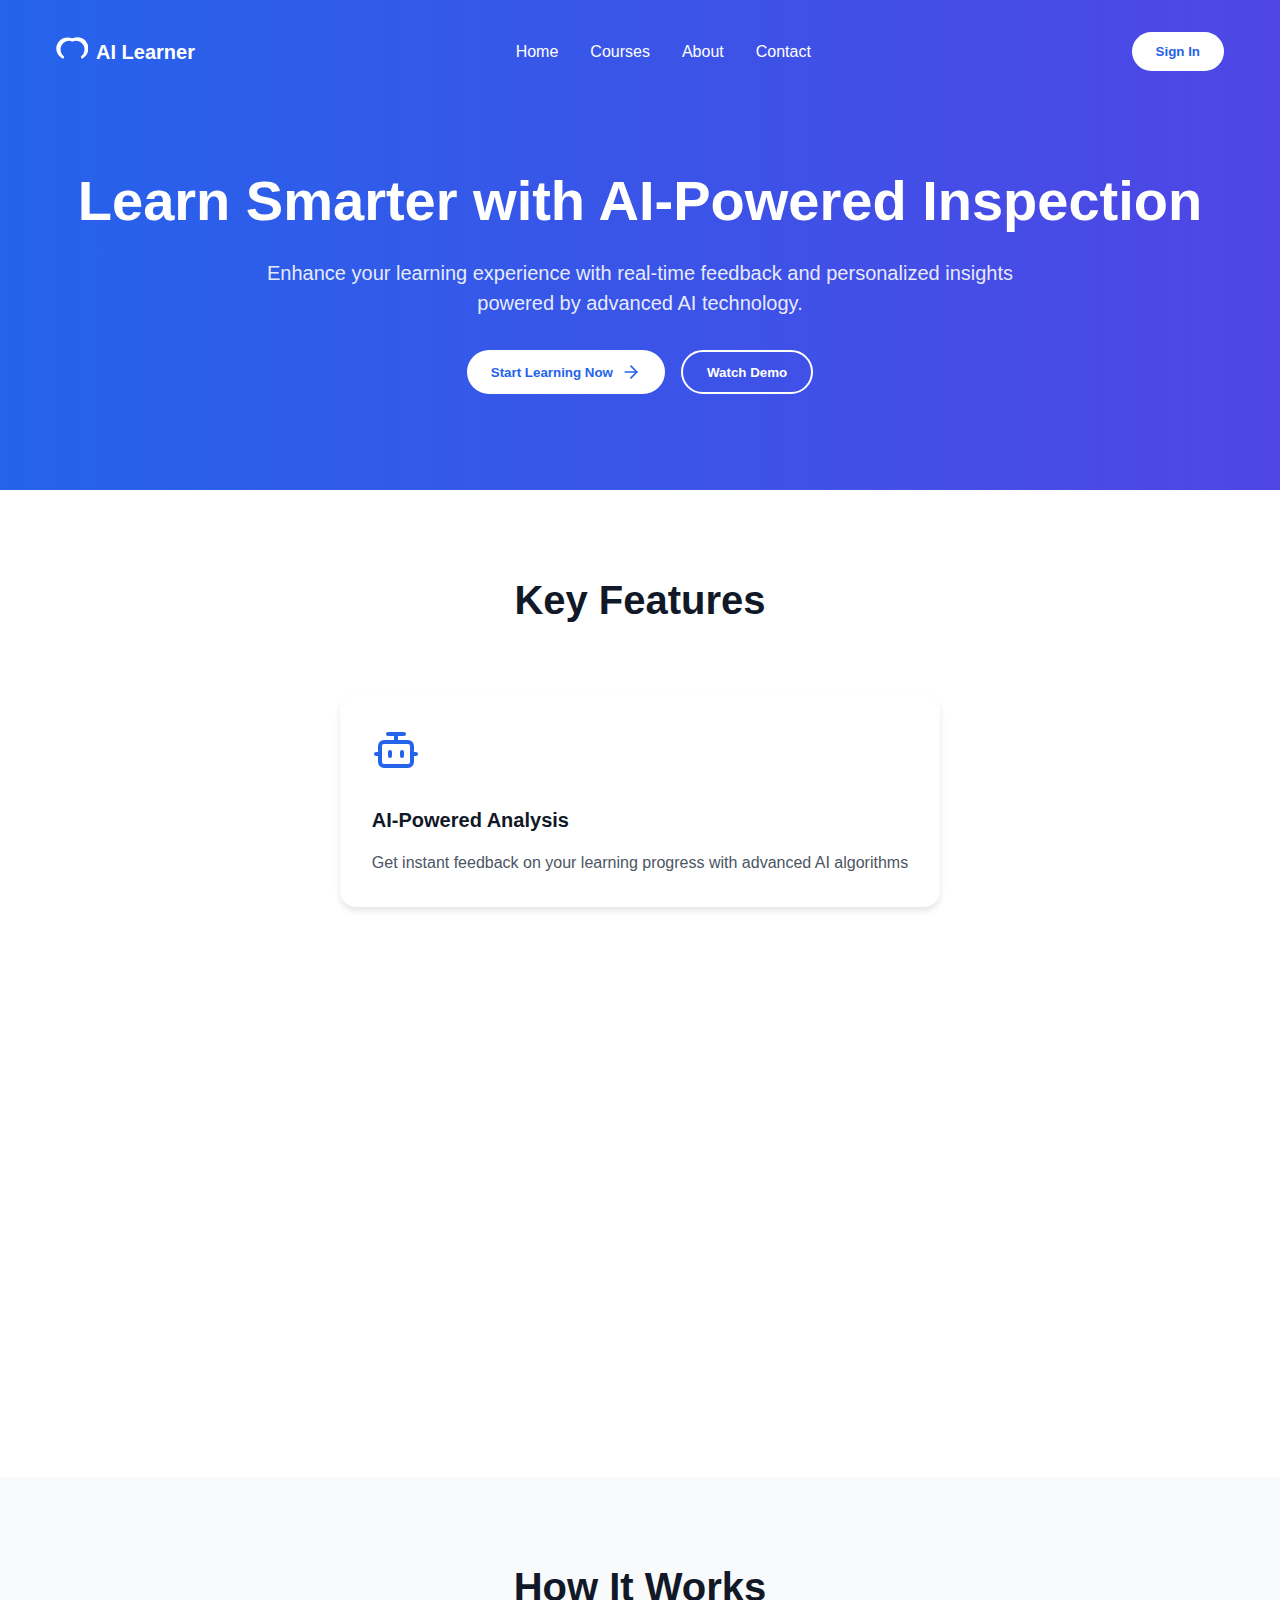
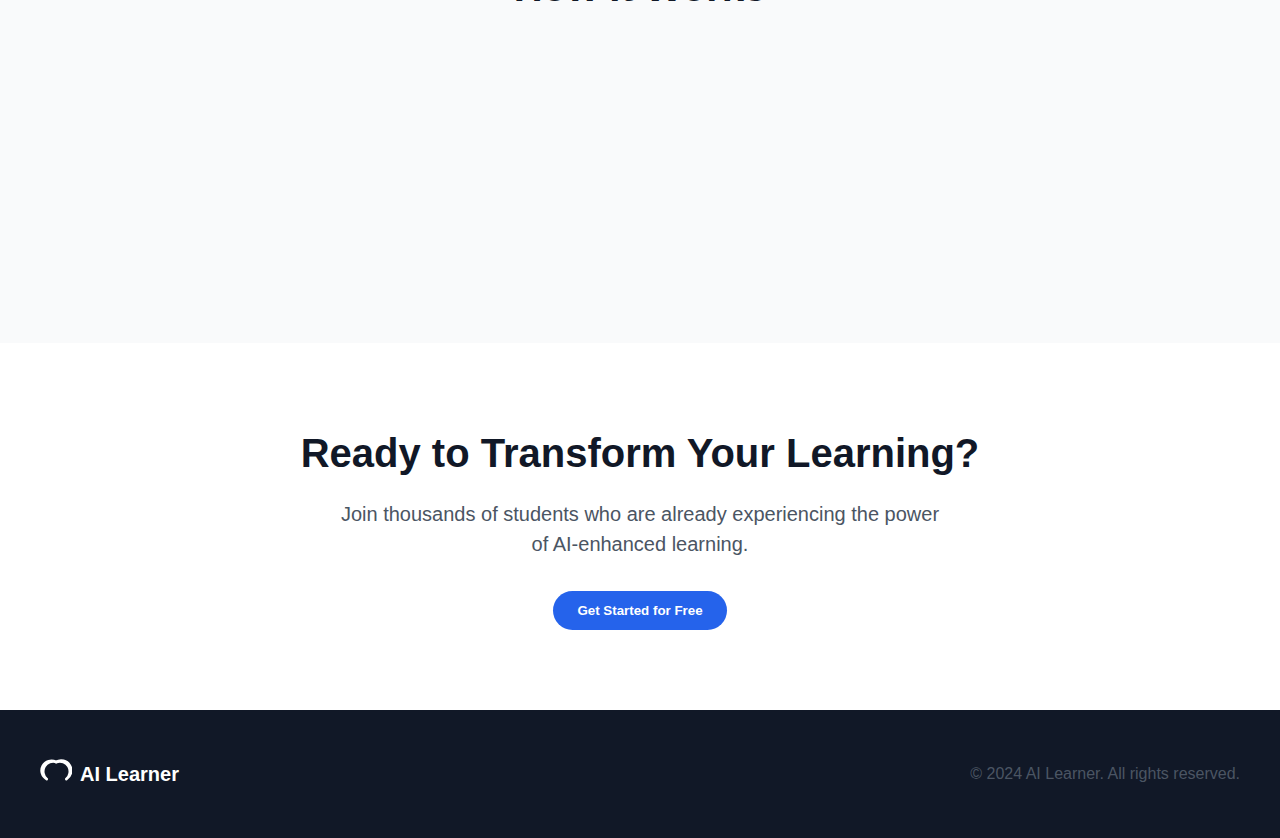
==== index.html @ ac59db2d "Add initial HTML structure and JavaScript functionality for login, contact, and about pages" ====
<!DOCTYPE html>
<html lang="en">
<head>
    <meta charset="UTF-8">
    <meta name="viewport" content="width=device-width, initial-scale=1.0">
    <title>AI Learner - Smart Learning Platform</title>
    <link rel="stylesheet" href="style.css">
</head>
<body>
    <div class="loader-wrapper">
        <div class="loader"></div>
    </div>
    
    <div class="min-h-screen">
        <!-- Hero Section -->
        <header class="hero">
            <nav>
                <div class="logo">
                    <svg xmlns="http://www.w3.org/2000/svg" width="32" height="32" viewBox="0 0 24 24" fill="none" stroke="currentColor" stroke-width="2" stroke-linecap="round" stroke-linejoin="round"><path d="M12 3c.132  0 .263 0 .393 0a7.5 7.5 0 0 0-7.383 12.764A6 6 0 0 1 12 3"/><path d="M12 3c.132 0 .263 0 .393 0a7.5 7.5 0 0 1 7.383 12.764A6 6 0 0 0 12 3"/></svg>
                    <span>AI Learner</span>
                </div>
                <div class="nav-links" id="navLinks">
                    <a href="/index.html">Home</a>
                    <a href="/pages/courses.html">Courses</a>
                    <a href="/pages/about.html">About</a>
                    <a href="/pages/contact.html">Contact</a>
                </div>
                <a href="/login/index.html">
                    <button class="btn btn-white">Sign In</button>
                </a>
                <button class="menu-toggle" id="menuToggle">☰</button>
            </nav>
            
            <div class="hero-content">
                <h1>Learn Smarter with AI-Powered Inspection</h1>
                <p>Enhance your learning experience with real-time feedback and personalized insights powered by advanced AI technology.</p>
                <div class="hero-buttons">
                    <a href="/login/index.html">
                    <button class="btn btn-white">
                        Start Learning Now
                        <svg xmlns="http://www.w3.org/2000/svg" width="20" height="20" viewBox="0 0 24 24" fill="none" stroke="currentColor" stroke-width="2" stroke-linecap="round" stroke-linejoin="round"><path d="M5 12h14"/><path d="m12 5 7 7-7 7"/></svg>
                    </button>
                </a>
                    <button class="btn btn-outline">Watch Demo</button>
                </div>
            </div>
        </header>

        <!-- Features Section -->
        <section id="features" class="features">
            <h2>Key Features</h2>
            <div class="feature-cards">
                <div class="feature-card">
                    <svg xmlns="http://www.w3.org/2000/svg" width="48" height="48" viewBox="0 0 24 24" fill="none" stroke="currentColor" stroke-width="2" stroke-linecap="round" stroke-linejoin="round"><path d="M12 8V4H8"/><path d="M12 4h4"/><rect x="4" y="8" width="16" height="12" rx="2"/><path d="M2 14h2"/><path d="M20 14h2"/><path d="M15 13v2"/><path d="M9 13v2"/></svg>
                    <h3>AI-Powered Analysis</h3>
                    <p>Get instant feedback on your learning progress with advanced AI algorithms</p>
                </div>
                <div class="feature-card">
                    <svg xmlns="http://www.w3.org/2000/svg" width="48" height="48" viewBox="0 0 24 24" fill="none" stroke="currentColor" stroke-width="2" stroke-linecap="round" stroke-linejoin="round"><path d="m12 3-1.912 5.813a2 2 0 0 1-1.275 1.275L3 12l5.813 1.912a2 2 0 0 1 1.275 1.275L12 21l1.912-5.813a2 2 0 0 1 1.275-1.275L21 12l-5.813-1.912a2 2 0 0 1-1.275-1.275L12 3Z"/><path d="M5 3v4"/><path d="M19 17v4"/><path d="M3 5h4"/><path d="M17 19h4"/></svg>
                    <h3>Smart Recommendations</h3>
                    <p>Receive personalized study materials based on your learning patterns</p>
                </div>
                <div class="feature-card">
                    <svg xmlns="http://www.w3.org/2000/svg" width="48" height="48" viewBox="0 0 24 24" fill="none" stroke="currentColor" stroke-width="2" stroke-linecap="round" stroke-linejoin="round"><path d="M16 21v-2a4 4 0 0 0-4-4H6a4 4 0 0 0-4 4v2"/><circle cx="9" cy="7" r="4"/><path d="M22 21v-2a4 4 0 0 0-3-3.87"/><path d="M16 3.13a4 4 0 0 1 0 7.75"/></svg>
                    <h3>Collaborative Learning</h3>
                    <p>Connect with peers and share knowledge in an interactive environment</p>
                </div>
            </div>
        </section>

        <!-- How it Works Section -->
        <section id="how-it-works" class="how-it-works">
            <h2>How It Works</h2>
            <div class="steps">
                <div class="step">
                    <div class="step-icon">
                        <svg xmlns="http://www.w3.org/2000/svg" width="32" height="32" viewBox="0 0 24 24" fill="none" stroke="currentColor" stroke-width="2" stroke-linecap="round" stroke-linejoin="round"><path d="M4 19.5v-15A2.5 2.5 0 0 1 6.5 2H20v20H6.5a2.5 2.5 0 0 1 0-5H20"/></svg>
                    </div>
                    <h3>Choose Your Topic</h3>
                    <p>Select from a wide range of subjects and learning materials</p>
                </div>
                <div class="step">
                    <div class="step-icon">
                        <svg xmlns="http://www.w3.org/2000/svg" width="32" height="32" viewBox="0 0 24 24" fill="none" stroke="currentColor" stroke-width="2" stroke-linecap="round" stroke-linejoin="round"><circle cx="11" cy="11" r="8"/><path d="m21 21-4.3-4.3"/></svg>
                    </div>
                    <h3>AI Analysis</h3>
                    <p>Our AI analyzes your learning style and progress</p>
                </div>
                <div class="step">
                    <div class="step-icon">
                        <svg xmlns="http://www.w3.org/2000/svg" width="32" height="32" viewBox="0 0 24 24" fill="none" stroke="currentColor" stroke-width="2" stroke-linecap="round" stroke-linejoin="round"><path d="M12 3c.132 0 .263 0 .393 0a7.5 7.5 0 0 0-7.383 12.764A6 6 0 0 1 12 3"/><path d="M12 3c.132 0 .263 0 .393 0a7.5 7.5 0 0 1 7.383 12.764A6 6 0 0 0 12 3"/></svg>
                    </div>
                    <h3>Personalized Learning</h3>
                    <p>Receive customized study plans and materials</p>
                </div>
                <div class="step">
                    <div class="step-icon">
                        <svg xmlns="http://www.w3.org/2000/svg" width="32" height="32" viewBox="0 0 24 24" fill="none" stroke="currentColor" stroke-width="2" stroke-linecap="round" stroke-linejoin="round"><circle cx="12" cy="8" r="6"/><path d="M15.477 12.89 17 22l-5-3-5 3 1.523-9.11"/></svg>
                    </div>
                    <h3>Track Progress</h3>
                    <p>Monitor your improvement and achievements</p>
                </div>
            </div>
        </section>

        <!-- CTA Section -->
        <section class="cta">
            <h2>Ready to Transform Your Learning?</h2>
            <p>Join thousands of students who are already experiencing the power of AI-enhanced learning.</p>
            <button class="btn btn-primary">Get Started for Free</button>
        </section>

        <!-- Footer -->
        <footer>
            <div class="footer-content">
                <div class="logo">
                    <svg xmlns="http://www.w3.org/2000/svg" width="32" height="32" viewBox="0 0 24 24" fill="none" stroke="currentColor" stroke-width="2" stroke-linecap="round" stroke-linejoin="round"><path d="M12 3c.132 0 .263 0 .393 0a7.5 7.5 0 0 0-7.383 12.764A6 6 0 0 1 12 3"/><path d="M12 3c.132 0 .263 0 .393 0a7.5 7.5 0 0 1 7.383 12.764A6 6 0 0 0 12 3"/></svg>
                    <span>AI Learner</span>
                </div>
                <div class="copyright">© 2024 AI Learner. All rights reserved.</div>
            </div>
        </footer>
    </div>
    <script src="script.js"></script>
</body>
</html>
---- style.css ----
/* Base styles */
:root {
    --primary: #2563eb;
    --primary-dark: #1d4ed8;
    --white: #ffffff;
    --gray-50: #f9fafb;
    --gray-100: #f3f4f6;
    --gray-600: #4b5563;
    --gray-900: #111827;
}

* {
    margin: 0;
    padding: 0;
    box-sizing: border-box;
}

html {
    scroll-behavior: smooth;
}

body {
    font-family: -apple-system, BlinkMacSystemFont, "Segoe UI", Roboto, "Helvetica Neue", Arial, sans-serif;
    line-height: 1.5;
    color: var(--gray-900);
}

/* Page Loader */
.loader-wrapper {
    position: fixed;
    top: 0;
    left: 0;
    width: 100%;
    height: 100%;
    background: var(--white);
    display: flex;
    justify-content: center;
    align-items: center;
    z-index: 9999;
    transition: opacity 0.5s;
}

.loader {
    width: 48px;
    height: 48px;
    border: 5px solid var(--primary);
    border-bottom-color: transparent;
    border-radius: 50%;
    animation: loader 1s linear infinite;
}

@keyframes loader {
    0% { transform: rotate(0deg); }
    100% { transform: rotate(360deg); }
}

.loader-wrapper.fade-out {
    opacity: 0;
    pointer-events: none;
}

.min-h-screen {
    min-height: 100vh;
    display: flex;
    flex-direction: column;
}

/* Header & Navigation */
.hero {
    background: linear-gradient(to right, #2563eb, #4f46e5);
    color: var(--white);
    padding: 1rem 0;
}

nav {
    max-width: 1200px;
    margin: 0 auto;
    padding: 1rem;
    display: flex;
    justify-content: space-between;
    align-items: center;
}

.logo {
    display: flex;
    align-items: center;
    gap: 0.5rem;
    font-weight: bold;
    font-size: 1.25rem;
}

.nav-links {
    display: flex;
    gap: 2rem;
}

.nav-links a {
    color: var(--white);
    text-decoration: none;
    transition: color 0.3s;
}

.nav-links a:hover {
    color: rgba(255, 255, 255, 0.8);
}

.menu-toggle {
    display: none;
    background: none;
    border: none;
    color: var(--white);
    font-size: 1.5rem;
    cursor: pointer;
}

/* Hero Content */
.hero-content {
    max-width: 1200px;
    margin: 0 auto;
    padding: 5rem 1rem;
    text-align: center;
}

.hero-content h1 {
    font-size: 3.5rem;
    font-weight: bold;
    margin-bottom: 1.5rem;
    line-height: 1.2;
}

.hero-content p {
    font-size: 1.25rem;
    max-width: 800px;
    margin: 0 auto 2rem;
    color: rgba(255, 255, 255, 0.9);
}

/* Buttons */
.btn {
    display: inline-flex;
    align-items: center;
    padding: 0.75rem 1.5rem;
    border-radius: 9999px;
    font-weight: 600;
    cursor: pointer;
    transition: all 0.3s;
    border: none;
    gap: 0.5rem;
    text-decoration: none;
}

.btn-white {
    background: var(--white);
    color: var(--primary);
}

.btn-white:hover {
    background: rgba(255, 255, 255, 0.9);
}

.btn-outline {
    background: transparent;
    border: 2px solid var(--white);
    color: var(--white);
}

.btn-outline:hover {
    background: rgba(255, 255, 255, 0.1);
}

.btn-primary {
    background: var(--primary);
    color: var(--white);
}

.btn-primary:hover {
    background: var(--primary-dark);
}

.hero-buttons {
    display: flex;
    gap: 1rem;
    justify-content: center;
    flex-wrap: wrap;
}

/* Features Section */
.features {
    padding: 5rem 1rem;
    max-width: 1200px;
    margin: 0 auto;
}

.features h2 {
    text-align: center;
    font-size: 2.5rem;
    margin-bottom: 4rem;
}

.feature-cards {
    display: grid;
    grid-template-columns: repeat(auto-fit, minmax(300px, 1fr));
    gap: 2rem;
}

.feature-card {
    padding: 2rem;
    background: var(--white);
    border-radius: 1rem;
    box-shadow: 0 4px 6px rgba(0, 0, 0, 0.1);
    transition: transform 0.3s, box-shadow 0.3s;
}

.feature-card:hover {
    transform: translateY(-5px);
    box-shadow: 0 10px 15px rgba(0, 0, 0, 0.1);
}

.feature-card svg {
    color: var(--primary);
    margin-bottom: 1.5rem;
}

.feature-card h3 {
    font-size: 1.25rem;
    margin-bottom: 1rem;
}

.feature-card p {
    color: var(--gray-600);
}

/* How it Works Section */
.how-it-works {
    padding: 5rem 1rem;
    background: var(--gray-50);
}

.how-it-works h2 {
    text-align: center;
    font-size: 2.5rem;
    margin-bottom: 4rem;
}

.steps {
    max-width: 1200px;
    margin: 0 auto;
    display: grid;
    grid-template-columns: repeat(auto-fit, minmax(250px, 1fr));
    gap: 2rem;
}

.step {
    text-align: center;
}

.step-icon {
    width: 4rem;
    height: 4rem;
    background: var(--primary);
    border-radius: 50%;
    display: flex;
    align-items: center;
    justify-content: center;
    margin: 0 auto 1.5rem;
    color: var(--white);
}

.step h3 {
    font-size: 1.25rem;
    margin-bottom: 1rem;
}

.step p {
    color: var(--gray-600);
}

/* CTA Section */
.cta {
    padding: 5rem 1rem;
    text-align: center;
    max-width: 1200px;
    margin: 0 auto;
}

.cta h2 {
    font-size: 2.5rem;
    margin-bottom: 1rem;
}

.cta p {
    color: var(--gray-600);
    max-width: 600px;
    margin: 0 auto 2rem;
    font-size: 1.25rem;
}

/* Footer */
footer {
    background: var(--gray-900);
    color: var(--white);
    padding: 3rem 1rem;
    margin-top: auto;
}

.footer-content {
    max-width: 1200px;
    margin: 0 auto;
    display: flex;
    justify-content: space-between;
    align-items: center;
}

.copyright {
    color: var(--gray-600);
}

/* Course Grid */
.course-grid {
    display: grid;
    grid-template-columns: repeat(auto-fill, minmax(300px, 1fr));
    gap: 2rem;
    padding: 2rem;
    max-width: 1200px;
    margin: 0 auto;
}

.course-card {
    background: var(--white);
    border-radius: 1rem;
    overflow: hidden;
    box-shadow: 0 4px 6px rgba(0, 0, 0, 0.1);
    transition: transform 0.3s;
}

.course-card:hover {
    transform: translateY(-5px);
}

.course-image {
    width: 100%;
    height: 200px;
    object-fit: cover;
}

.course-content {
    padding: 1.5rem;
}

.course-title {
    font-size: 1.25rem;
    font-weight: bold;
    margin-bottom: 0.5rem;
}

.course-description {
    color: var(--gray-600);
    margin-bottom: 1rem;
}

.course-meta {
    display: flex;
    justify-content: space-between;
    color: var(--gray-600);
    font-size: 0.875rem;
}

/* About Page */
.about-section {
    max-width: 800px;
    margin: 0 auto;
    padding: 4rem 1rem;
}

.about-section h1 {
    font-size: 2.5rem;
    margin-bottom: 2rem;
}

.about-section p {
    margin-bottom: 1.5rem;
    color: var(--gray-600);
}

.team-grid {
    display: grid;
    grid-template-columns: repeat(auto-fit, minmax(200px, 1fr));
    gap: 2rem;
    margin-top: 3rem;
}

.team-member {
    text-align: center;
}

.team-member img {
    width: 150px;
    height: 150px;
    border-radius: 50%;
    margin-bottom: 1rem;
}

.team-member h3 {
    font-size: 1.25rem;
    margin-bottom: 0.5rem;
}

.team-member p {
    color: var(--gray-600);
    font-size: 0.875rem;
}

/* Contact Form */
.contact-form {
    max-width: 600px;
    margin: 4rem auto;
    padding: 2rem;
    background: var(--white);
    border-radius: 1rem;
    box-shadow: 0 4px 6px rgba(0, 0, 0, 0.1);
}

.form-group {
    margin-bottom: 1.5rem;
}

.form-group label {
    display: block;
    margin-bottom: 0.5rem;
    color: var(--gray-900);
    font-weight: 500;
}

.form-group input,
.form-group textarea {
    width: 100%;
    padding: 0.75rem;
    border: 1px solid var(--gray-100);
    border-radius: 0.5rem;
    font-size: 1rem;
}

.form-group textarea {
    min-height: 150px;
    resize: vertical;
}

/* Responsive Design */
@media (max-width: 768px) {
    .hero-content h1 {
        font-size: 2.5rem;
    }

    .nav-links {
        display: none;
        position: absolute;
        top: 100%;
        left: 0;
        right: 0;
        background: var(--primary);
        padding: 1rem;
        flex-direction: column;
        align-items: center;
        z-index: 1000;
    }

    .nav-links.active {
        display: flex;
    }

    .menu-toggle {
        display: block;
    }

    .footer-content {
        flex-direction: column;
        gap: 1rem;
        text-align: center;
    }

    .course-grid {
        grid-template-columns: 1fr;
    }
}

@media (max-width: 480px) {
    .hero-content h1 {
        font-size: 2rem;
    }

    .hero-content p {
        font-size: 1rem;
    }

    .features h2,
    .how-it-works h2,
    .cta h2 {
        font-size: 2rem;
    }
}
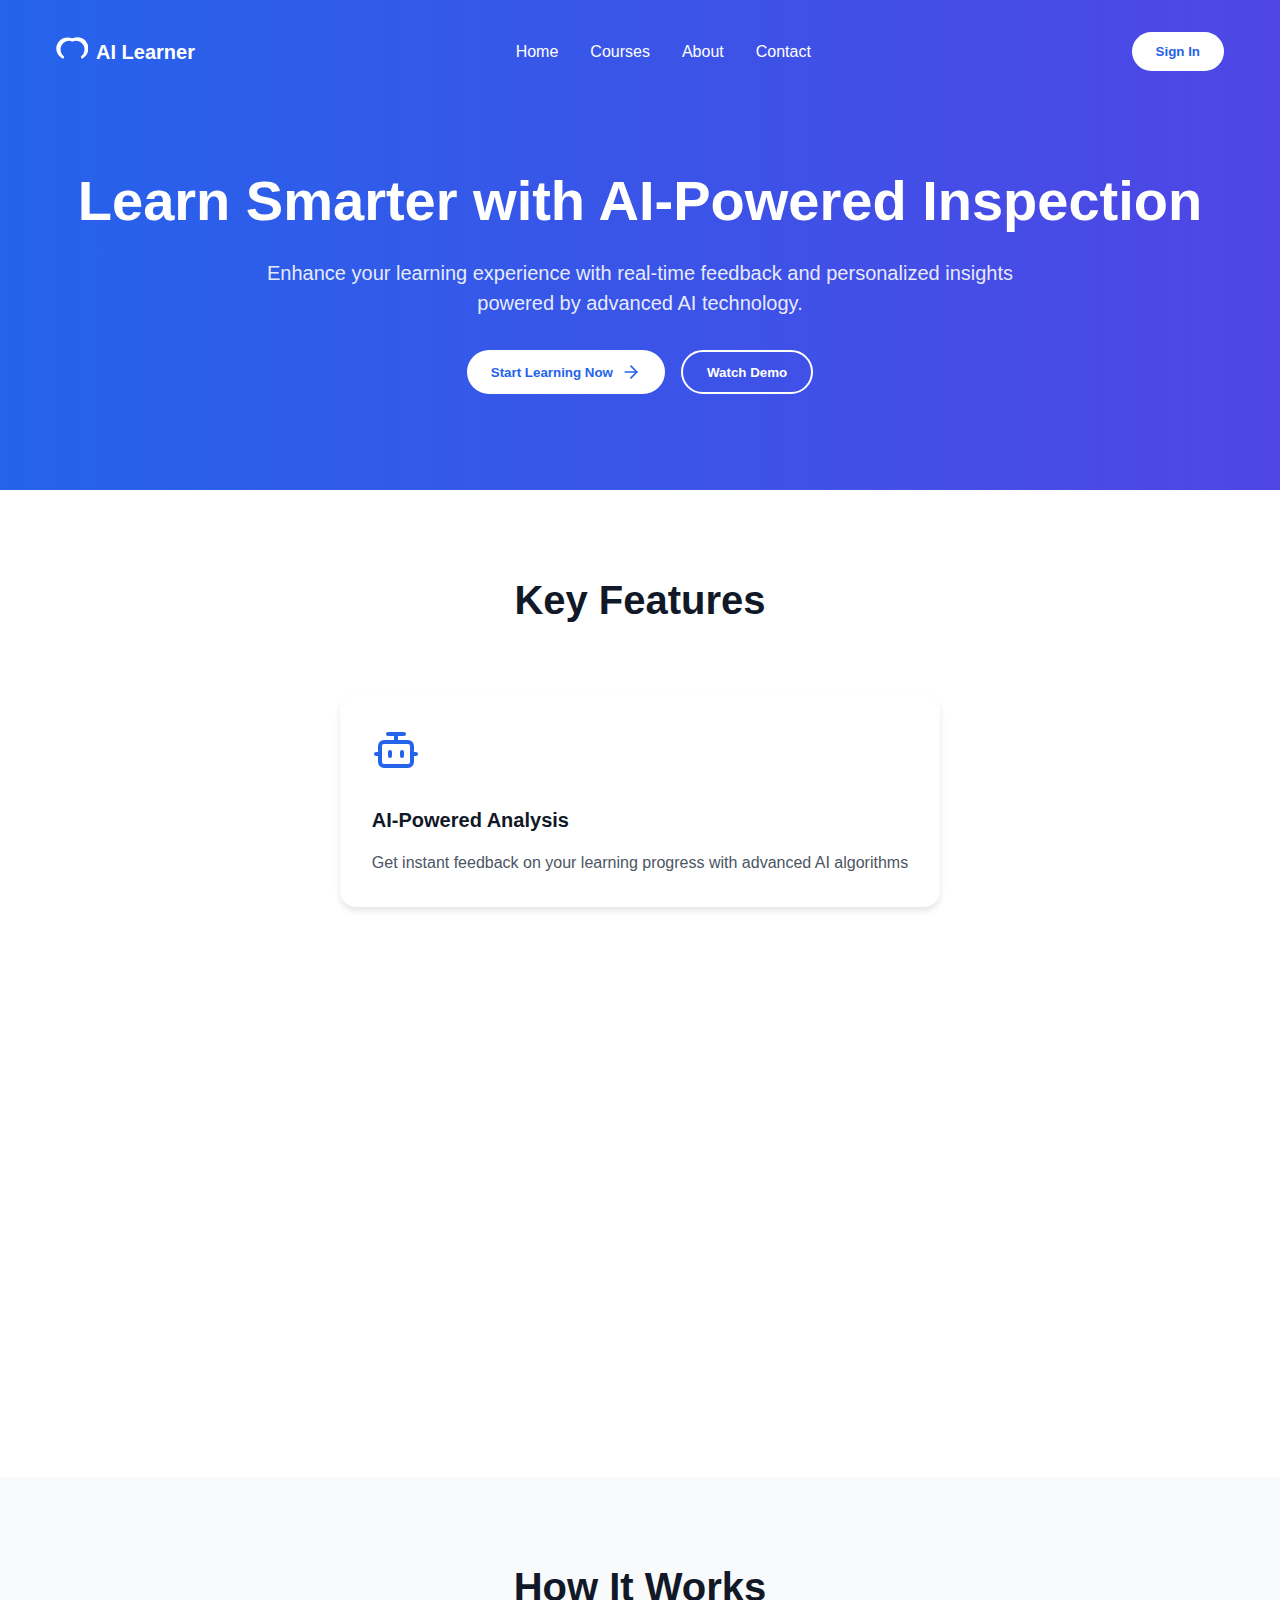
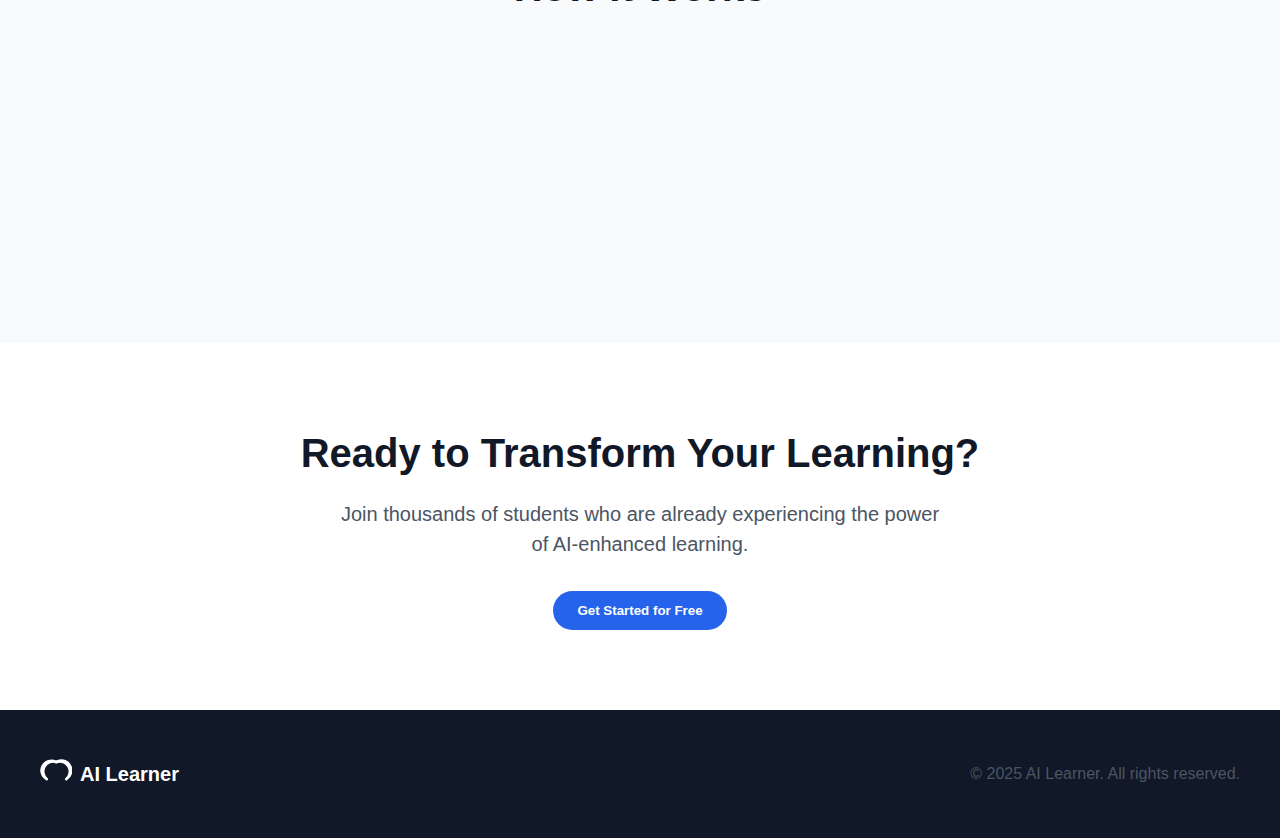
==== commit e1b40683: "Update copyright year to 2025 in footer" ====
--- a/index.html
+++ b/index.html
@@ -117,7 +117,7 @@
                     <svg xmlns="http://www.w3.org/2000/svg" width="32" height="32" viewBox="0 0 24 24" fill="none" stroke="currentColor" stroke-width="2" stroke-linecap="round" stroke-linejoin="round"><path d="M12 3c.132 0 .263 0 .393 0a7.5 7.5 0 0 0-7.383 12.764A6 6 0 0 1 12 3"/><path d="M12 3c.132 0 .263 0 .393 0a7.5 7.5 0 0 1 7.383 12.764A6 6 0 0 0 12 3"/></svg>
                     <span>AI Learner</span>
                 </div>
-                <div class="copyright">© 2024 AI Learner. All rights reserved.</div>
+                <div class="copyright">© 2025 AI Learner. All rights reserved.</div>
             </div>
         </footer>
     </div>
